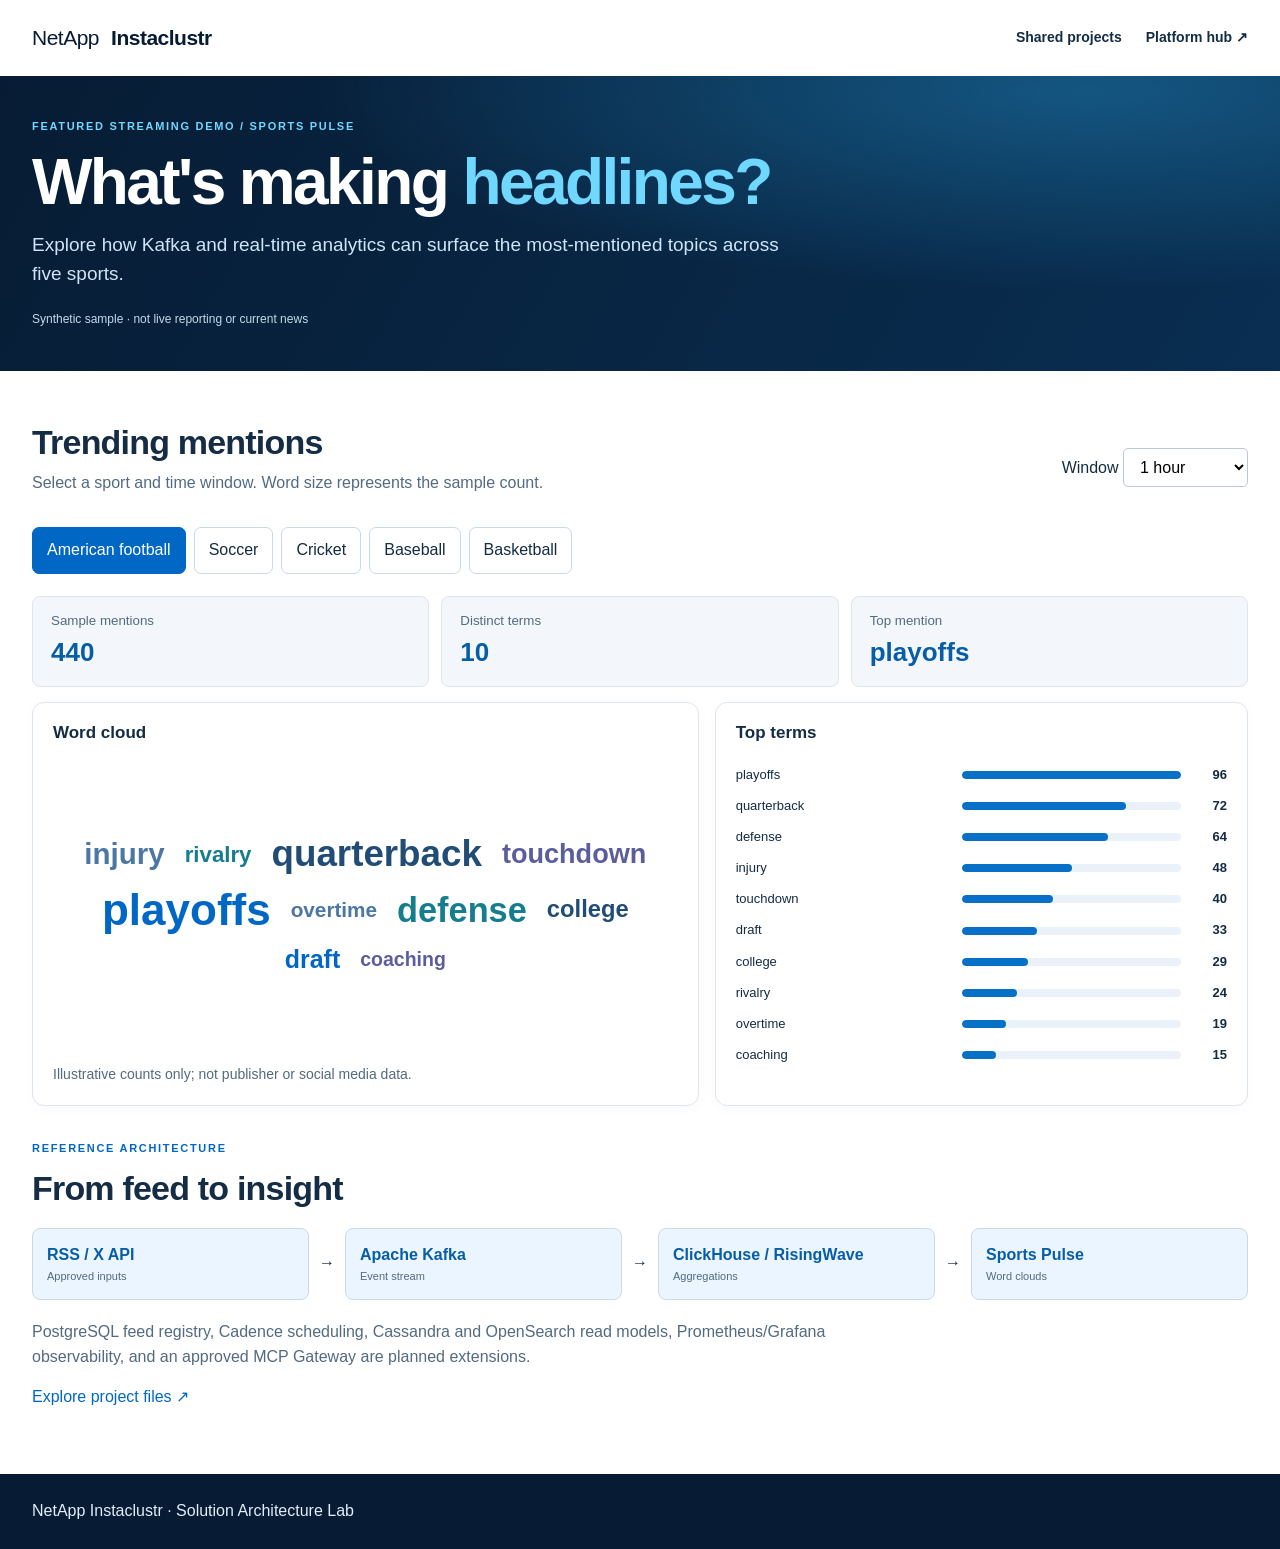
==== docs/sports/index.html @ 9a15e139 "Add graphical platform navigation, Sports Pulse demo and primary-aware PostgreSQL bootstrap" ====
<!doctype html><html lang="en"><head><meta charset="utf-8"><meta name="viewport" content="width=device-width,initial-scale=1"><title>Sports Pulse | Instaclustr Solution Architecture Lab</title><link rel="stylesheet" href="../styles.css"><link rel="stylesheet" href="sports.css"><script defer src="sports.js"></script></head><body><header><div class="wrap nav"><a class="brand" href="../">NetApp <strong>Instaclustr</strong></a><nav><a href="../#projects">Shared projects</a><a href="../">Platform hub ↗</a></nav></div></header><main><section class="hero"><div class="wrap"><div class="eyebrow">FEATURED STREAMING DEMO / SPORTS PULSE</div><h1>What's making <span>headlines?</span></h1><p>Explore how Kafka and real-time analytics can surface the most-mentioned topics across five sports.</p><div class="hero-foot">Synthetic sample · not live reporting or current news</div></div></section><section class="wrap sports"><div class="toolbar"><div><h2>Trending mentions</h2><p class="intro">Select a sport and time window. Word size represents the sample count.</p></div><label>Window <select id="window"><option value="15m">15 minutes</option><option value="1h" selected>1 hour</option><option value="24h">24 hours</option></select></label></div><div id="sports-tabs" class="sport-tabs" role="group" aria-label="Sport"></div><div class="stats"><div><small>Sample mentions</small><strong id="total">—</strong></div><div><small>Distinct terms</small><strong id="distinct">—</strong></div><div><small>Top mention</small><strong id="leader">—</strong></div></div><div class="sport-grid"><section class="tile"><h3>Word cloud</h3><div id="cloud" class="cloud" aria-label="Sample word cloud"></div><p>Illustrative counts only; not publisher or social media data.</p></section><section class="tile"><h3>Top terms</h3><div id="rank"></div></section></div><section class="sports-flow"><p class="eyebrow">REFERENCE ARCHITECTURE</p><h2>From feed to insight</h2><div class="pipeline"><div>RSS / X API<small>Approved inputs</small></div><span>→</span><div>Apache Kafka<small>Event stream</small></div><span>→</span><div>ClickHouse / RisingWave<small>Aggregations</small></div><span>→</span><div>Sports Pulse<small>Word clouds</small></div></div><p class="intro">PostgreSQL feed registry, Cadence scheduling, Cassandra and OpenSearch read models, Prometheus/Grafana observability, and an approved MCP Gateway are planned extensions.</p><a href="https://github.com/ammills01/netapp-instaclustr/tree/main/projects/cross-platform-demos/sports-pulse">Explore project files ↗</a></section></section></main><footer><div class="wrap footer">NetApp Instaclustr · Solution Architecture Lab</div></footer></body></html>
---- docs/styles.css ----
:root{--blue:#0067c5;--navy:#071c34;--sky:#70d7ff;--text:#142c44;--muted:#536a80;--line:#dce6ef;--pale:#f3f7fb}*{box-sizing:border-box}body{margin:0;color:var(--text);font:16px/1.55 Arial,Helvetica,sans-serif;background:#fff}a{color:var(--blue);text-decoration:none}a:hover{text-decoration:underline}a:focus-visible,input:focus-visible,button:focus-visible,summary:focus-visible{outline:3px solid #009ce0;outline-offset:3px}.wrap{width:min(1300px,calc(100% - 64px));margin:auto}.nav,.footer{display:flex;align-items:center;justify-content:space-between;gap:24px;flex-wrap:wrap}.nav{min-height:76px}.brand{display:flex;align-items:center;gap:12px;font-size:21px;color:var(--navy);letter-spacing:-.5px}.brand small{display:block;font-size:10px;letter-spacing:1.6px;color:var(--muted);font-weight:bold}nav{display:flex;gap:24px;flex-wrap:wrap}nav a{font-size:14px;color:var(--text);font-weight:700}.hero{background:radial-gradient(ellipse at 85% 5%,#145681 0,transparent 50%),linear-gradient(120deg,#071c34,#092e51);color:white;padding:46px 0 38px}.eyebrow,.side-label{font-size:11px;font-weight:800;letter-spacing:1.7px;color:var(--blue)}.hero .eyebrow{color:var(--sky)}h1,h2,h3,p{margin-top:0}h1{font-size:clamp(38px,5vw,68px);letter-spacing:-2.6px;line-height:1.04;margin:14px 0}h1 span{color:var(--sky)}.hero p{font-size:19px;color:#cfe5f8;max-width:760px;margin-bottom:22px}.hero-foot{display:flex;gap:18px;flex-wrap:wrap;font-size:12px;color:#c3daed}.hero-foot span+span{border-left:1px solid #7290ac;padding-left:18px}.workspace{display:grid;grid-template-columns:222px 1fr;gap:36px;padding-top:34px;padding-bottom:64px;min-height:65vh}aside{border-right:1px solid var(--line);padding-right:18px}.side-label{color:var(--muted);margin-bottom:12px}.shared-label{margin-top:28px}.side-link{display:block;padding:10px 12px;border-radius:6px;color:var(--text);font-size:14px;font-weight:700;margin-bottom:4px}.side-link[aria-current=page]{background:#e9f4ff;color:#005cae;border-left:3px solid var(--blue);padding-left:9px}.side-link:hover{background:var(--pale);text-decoration:none}h2{font-size:34px;line-height:1.16;letter-spacing:-.8px;margin-bottom:8px}h3{font-size:20px;margin:0}.intro{color:var(--muted);max-width:850px}.section-label{font-size:12px;color:var(--muted);font-weight:700;margin:26px 0 12px}.grid{display:grid;grid-template-columns:repeat(3,minmax(0,1fr));gap:14px}.tile{border:1px solid var(--line);border-radius:8px;padding:18px;display:flex;flex-direction:column;gap:10px;min-width:0;background:white;box-shadow:0 3px 15px #16365306}.tile:hover{border-color:#8eb9df}.tile p{font-size:14px;color:var(--muted);margin:0}.tile-head{display:flex;align-items:center;gap:12px}.glyph{width:45px;height:45px;flex:none;border-radius:8px;display:grid;place-items:center;background:#eaf5ff;color:#005da9;font-weight:800;font-size:16px}.meta{display:block;color:var(--muted);font-size:11px;margin-top:3px}.tile h3{font-size:17px;line-height:1.22}.actions{margin-top:auto;display:flex;gap:10px;flex-wrap:wrap;align-items:center;font-size:13px;font-weight:700}.primary{display:inline-flex;color:white;background:var(--blue);padding:8px 13px;border-radius:5px}.primary:hover{background:#004c99;text-decoration:none}.state{background:#edf2f6;color:#52667a;padding:6px 9px;border-radius:4px;font-size:11px}.toolbar{display:flex;justify-content:space-between;align-items:center;gap:14px;flex-wrap:wrap;margin:20px 0 12px}.toolbar input{font:inherit;border:1px solid #b7c8d9;padding:9px 12px;border-radius:5px;min-width:220px}.toolbar small{color:var(--muted)}details{font-size:13px;padding:10px;background:var(--pale);border-radius:5px}summary{cursor:pointer;font-weight:bold;color:#174b77}details p{padding-top:8px}.back{display:inline-block;margin-bottom:13px;font-size:13px}.note{background:var(--pale);border-left:3px solid var(--blue);padding:12px 16px;font-size:13px;color:var(--muted);margin:16px 0}.footer{padding:25px 0}footer{background:var(--navy);color:#e3edf8}footer p{font-size:12px;margin:4px 0 0;color:#b8cee3}footer a{color:#cfe7ff}.skip:not(:focus){position:absolute;width:1px;height:1px;overflow:hidden;clip-path:inset(50%)}.skip:focus{position:absolute;z-index:3;background:white;padding:12px}.empty{padding:16px;color:var(--muted)}@media(max-width:1100px){.grid{grid-template-columns:repeat(2,minmax(0,1fr))}}@media(max-width:720px){.wrap{width:calc(100% - 32px)}.nav{padding:12px 0}.workspace{grid-template-columns:1fr;gap:20px}aside{border:0;border-bottom:1px solid var(--line);padding:0 0 12px}#technology-nav{display:flex;flex-wrap:wrap;gap:3px}.side-link{display:inline-block;font-size:12px}.shared-label{margin-top:8px}.grid{grid-template-columns:1fr}h1{letter-spacing:-1.3px}.toolbar input{width:100%}nav{gap:12px}}
.hero-layout{display:grid;grid-template-columns:1.2fr .8fr;gap:36px;align-items:center}.hero-art{width:100%;max-height:230px}.hero{padding:42px 0}.tile{border-radius:12px;padding:20px;transition:transform .15s,box-shadow .15s}.tile:hover{transform:translateY(-2px);box-shadow:0 10px 30px #16365312}.overview-tile{min-height:184px;border-top:3px solid var(--tile-accent,#0067c5)}.overview-tile .glyph{width:56px;height:56px;background:var(--tile-pale,#eaf5ff);color:var(--tile-accent,#0067c5)}.glyph svg{width:34px;height:34px}.overview-tile .actions{padding-top:12px;border-top:1px solid var(--line)}.overview-tile .primary{background:transparent;color:#005da9;padding:0}.overview-tile .primary:hover{text-decoration:underline}.featured{margin:0 0 26px;padding:22px 24px;border-radius:12px;background:linear-gradient(120deg,#e9f5ff,#f7fbff);border:1px solid #c8deef;display:grid;grid-template-columns:1fr 180px;gap:14px;align-items:center}.featured h3{font-size:23px;margin:5px 0}.featured p{font-size:14px;color:var(--muted);margin-bottom:14px}.mini-cloud{display:flex;flex-wrap:wrap;align-items:center;justify-content:center;gap:5px 10px;line-height:1.05;color:#0865ab;font-weight:800}.mini-cloud span:nth-child(1){font-size:26px}.mini-cloud span:nth-child(2){font-size:19px;color:#144568}.mini-cloud span:nth-child(3){font-size:17px;color:#2a84a3}.mini-cloud span:nth-child(4){font-size:22px}.mini-cloud span:nth-child(5){font-size:15px;color:#416681}.mini-cloud span:nth-child(6){font-size:20px;color:#245f86}.featured small{display:block;font-size:10px;color:var(--muted);text-align:center;margin-top:10px}.side-link{display:flex;align-items:center;gap:9px}.side-link svg{width:19px;height:19px;flex:none;color:#4275a2}@media(max-width:720px){.hero-layout,.featured{grid-template-columns:1fr;gap:18px}.hero-art{max-height:145px}.featured .mini-cloud{justify-content:flex-start}.featured small{text-align:left}.side-link{display:inline-flex}}@media(prefers-reduced-motion:reduce){.tile{transition:none}.tile:hover{transform:none}}
---- docs/sports/sports.css ----
.sports{padding:32px 0 64px}.sport-tabs{display:flex;flex-wrap:wrap;gap:8px;margin:16px 0 22px}.sport-tabs button{border:1px solid #c8d9e8;border-radius:7px;padding:10px 14px;background:white;font:inherit;color:#142c44;cursor:pointer}.sport-tabs button[aria-pressed=true]{color:white;background:#0067c5;border-color:#0067c5}.stats{display:grid;grid-template-columns:repeat(3,1fr);gap:12px;margin:15px 0}.stats div{background:#f3f7fb;padding:14px 18px;border-radius:8px;border:1px solid #dce6ef}.stats small{display:block;color:#536a80}.stats strong{display:block;font-size:26px;color:#075da6}.sport-grid{display:grid;grid-template-columns:1.25fr 1fr;gap:16px}.cloud{min-height:300px;display:flex;flex-wrap:wrap;align-content:center;align-items:center;justify-content:center;gap:13px 20px;padding:20px}.cloud span{font-weight:800;line-height:1.05;white-space:nowrap}.rank-row{display:grid;grid-template-columns:1fr 1fr 38px;align-items:center;gap:8px;font-size:13px;margin:11px 0}.bar{height:8px;background:#eaf1f8;border-radius:8px;overflow:hidden}.bar i{display:block;height:100%;background:#0870c7;border-radius:8px}.rank-row b{text-align:right}.sports-flow{margin-top:34px}.pipeline{display:flex;gap:10px;align-items:center;flex-wrap:wrap;margin:20px 0}.pipeline div{flex:1;min-width:140px;background:#eaf5ff;border:1px solid #c8d9e8;padding:14px;border-radius:8px;color:#075da6;font-weight:bold}.pipeline small{display:block;font-size:11px;color:#536a80;font-weight:normal}.toolbar select{padding:9px 12px;border:1px solid #b7c8d9;border-radius:5px;font:inherit;background:white}@media(max-width:720px){.stats,.sport-grid{grid-template-columns:1fr}.cloud{min-height:240px}.pipeline span{display:none}}
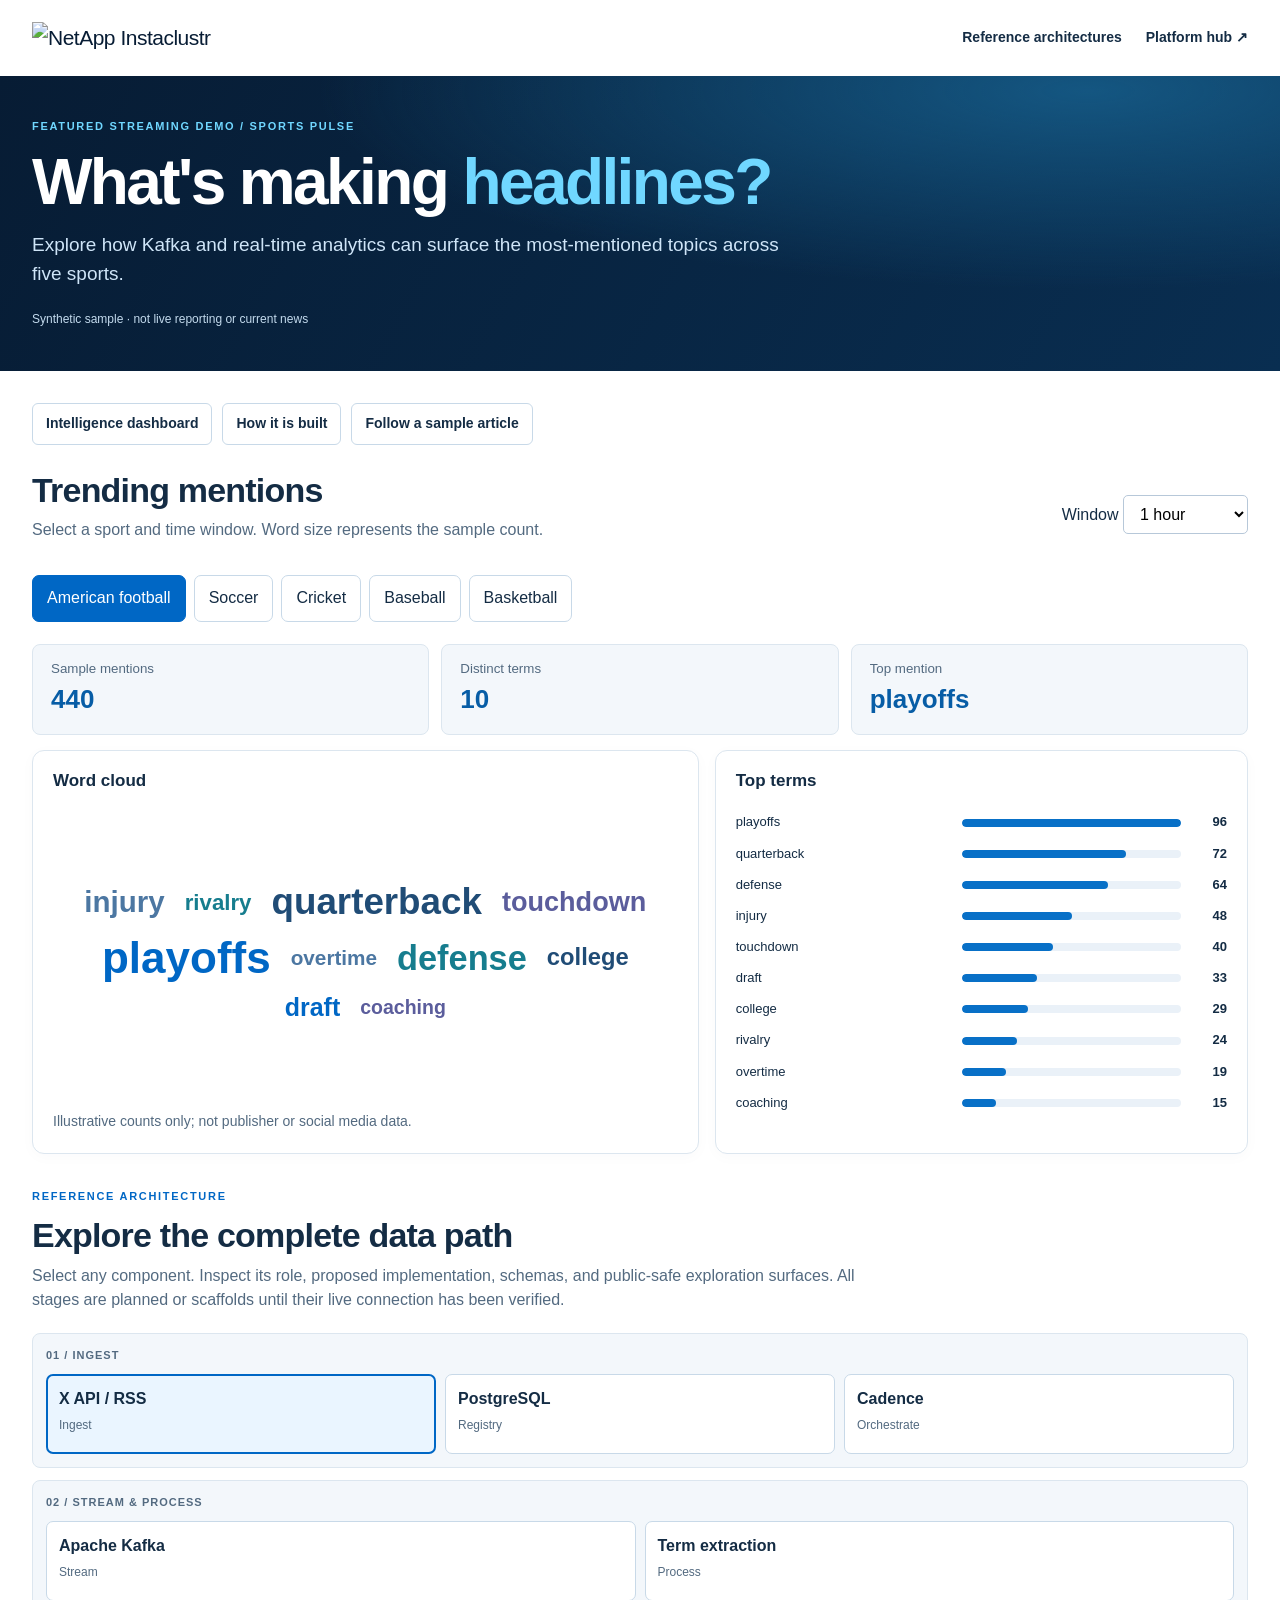
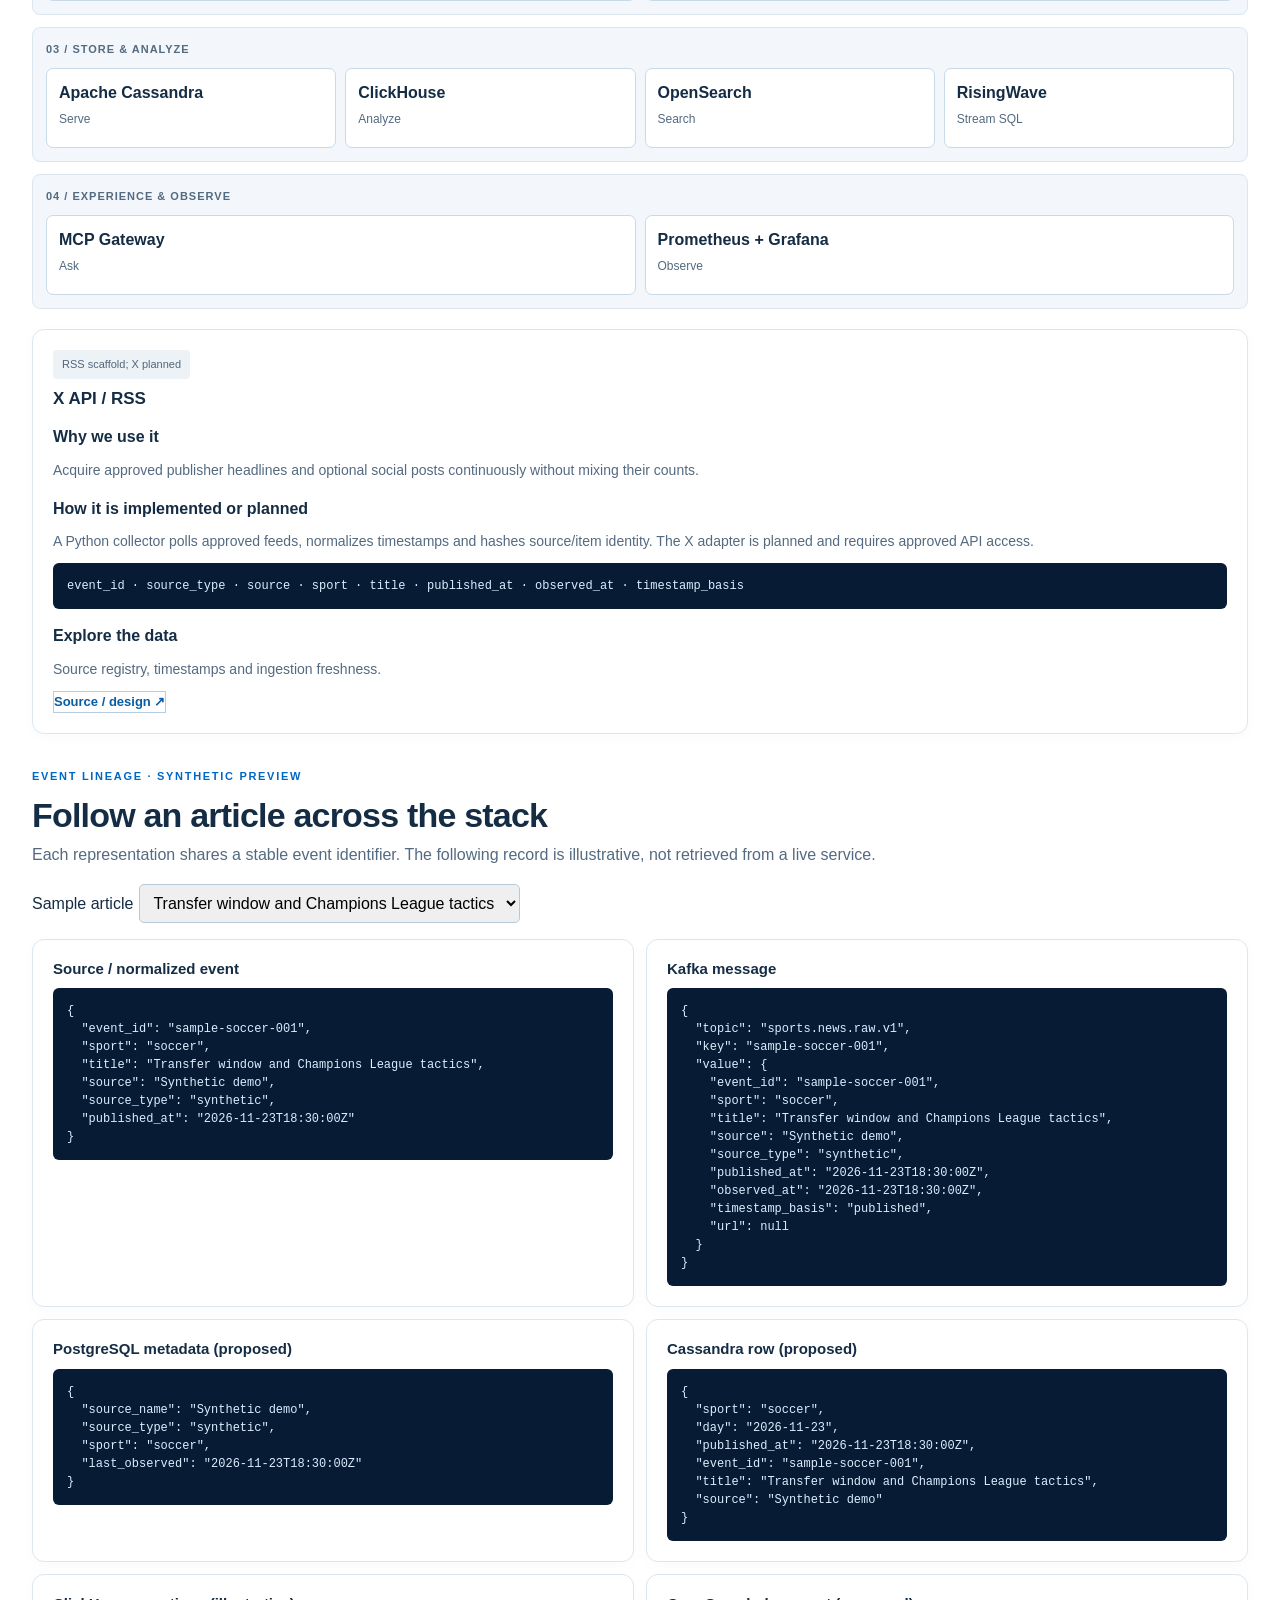
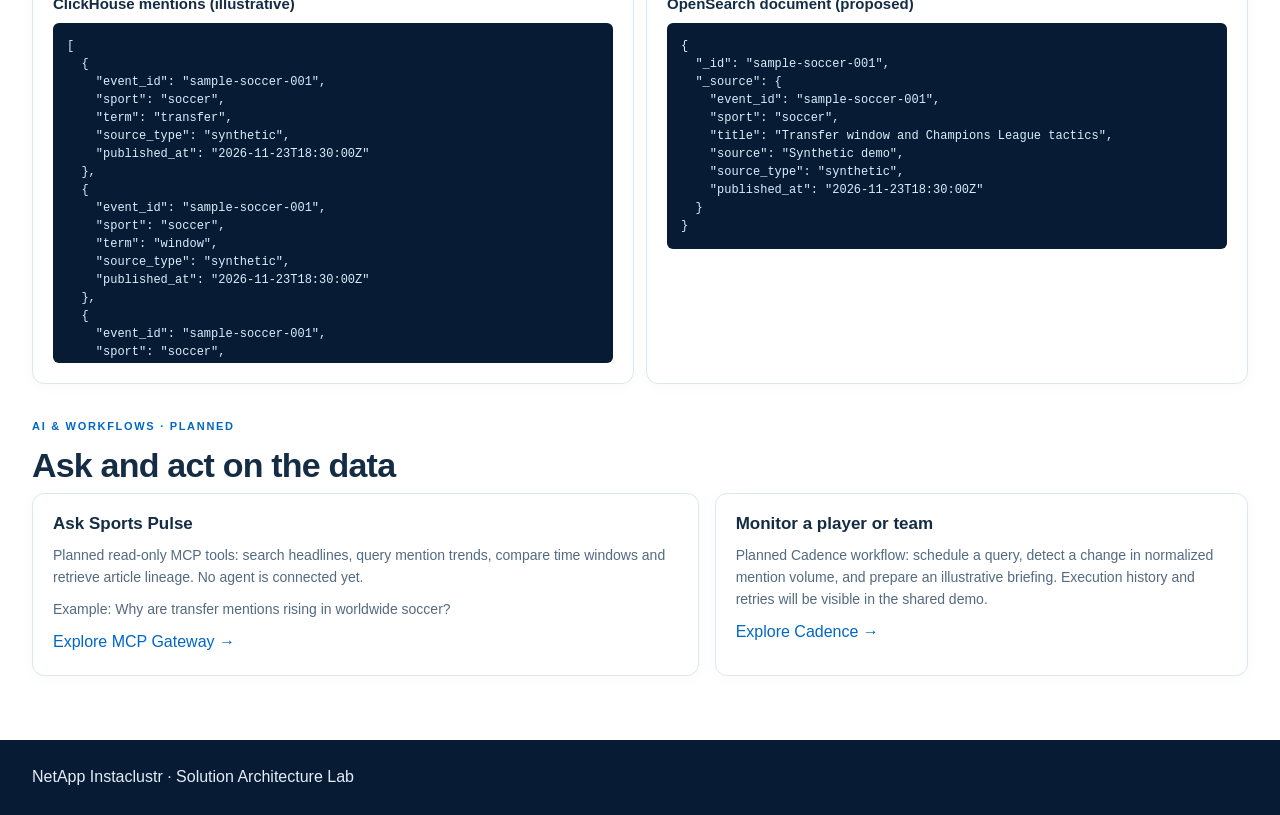
==== commit b9cc0339: "Launch public solution architecture experience with neutral ecosystem cards and Sports Pulse explore" ====
--- a/docs/sports/index.html
+++ b/docs/sports/index.html
@@ -1 +1 @@
-<!doctype html><html lang="en"><head><meta charset="utf-8"><meta name="viewport" content="width=device-width,initial-scale=1"><title>Sports Pulse | Instaclustr Solution Architecture Lab</title><link rel="stylesheet" href="../styles.css"><link rel="stylesheet" href="sports.css"><script defer src="sports.js"></script></head><body><header><div class="wrap nav"><a class="brand" href="../">NetApp <strong>Instaclustr</strong></a><nav><a href="../#projects">Shared projects</a><a href="../">Platform hub ↗</a></nav></div></header><main><section class="hero"><div class="wrap"><div class="eyebrow">FEATURED STREAMING DEMO / SPORTS PULSE</div><h1>What's making <span>headlines?</span></h1><p>Explore how Kafka and real-time analytics can surface the most-mentioned topics across five sports.</p><div class="hero-foot">Synthetic sample · not live reporting or current news</div></div></section><section class="wrap sports"><div class="toolbar"><div><h2>Trending mentions</h2><p class="intro">Select a sport and time window. Word size represents the sample count.</p></div><label>Window <select id="window"><option value="15m">15 minutes</option><option value="1h" selected>1 hour</option><option value="24h">24 hours</option></select></label></div><div id="sports-tabs" class="sport-tabs" role="group" aria-label="Sport"></div><div class="stats"><div><small>Sample mentions</small><strong id="total">—</strong></div><div><small>Distinct terms</small><strong id="distinct">—</strong></div><div><small>Top mention</small><strong id="leader">—</strong></div></div><div class="sport-grid"><section class="tile"><h3>Word cloud</h3><div id="cloud" class="cloud" aria-label="Sample word cloud"></div><p>Illustrative counts only; not publisher or social media data.</p></section><section class="tile"><h3>Top terms</h3><div id="rank"></div></section></div><section class="sports-flow"><p class="eyebrow">REFERENCE ARCHITECTURE</p><h2>From feed to insight</h2><div class="pipeline"><div>RSS / X API<small>Approved inputs</small></div><span>→</span><div>Apache Kafka<small>Event stream</small></div><span>→</span><div>ClickHouse / RisingWave<small>Aggregations</small></div><span>→</span><div>Sports Pulse<small>Word clouds</small></div></div><p class="intro">PostgreSQL feed registry, Cadence scheduling, Cassandra and OpenSearch read models, Prometheus/Grafana observability, and an approved MCP Gateway are planned extensions.</p><a href="https://github.com/ammills01/netapp-instaclustr/tree/main/projects/cross-platform-demos/sports-pulse">Explore project files ↗</a></section></section></main><footer><div class="wrap footer">NetApp Instaclustr · Solution Architecture Lab</div></footer></body></html>+<!doctype html><html lang="en"><head><meta charset="utf-8"><meta name="viewport" content="width=device-width,initial-scale=1"><title>Sports Pulse | Instaclustr Solution Architecture Lab</title><link rel="stylesheet" href="../styles.css"><link rel="stylesheet" href="sports.css"><link rel="stylesheet" href="architecture.css"><script defer src="../assets/brand-assets.js"></script><script defer src="sports.js"></script><script defer src="architecture.js"></script></head><body><header><div class="wrap nav"><a class="brand" href="../"><img class="brand-logo" src="https://www.instaclustr.com/wp-content/uploads/netapp-instaclustr-logo.png" alt="NetApp Instaclustr"></a><nav><a href="../#architectures">Reference architectures</a><a href="../">Platform hub ↗</a></nav></div></header><main><section class="hero"><div class="wrap"><div class="eyebrow">FEATURED STREAMING DEMO / SPORTS PULSE</div><h1>What's making <span>headlines?</span></h1><p>Explore how Kafka and real-time analytics can surface the most-mentioned topics across five sports.</p><div class="hero-foot">Synthetic sample · not live reporting or current news</div></div></section><section class="wrap sports"><nav class="sports-view-nav" aria-label="Sports Pulse views"><a href="#dashboard">Intelligence dashboard</a><a href="#architecture">How it is built</a><a href="#article-trace">Follow a sample article</a></nav><div id="dashboard" class="toolbar"><div><h2>Trending mentions</h2><p class="intro">Select a sport and time window. Word size represents the sample count.</p></div><label>Window <select id="window"><option value="15m">15 minutes</option><option value="1h" selected>1 hour</option><option value="24h">24 hours</option></select></label></div><div id="sports-tabs" class="sport-tabs" role="group" aria-label="Sport"></div><div class="stats"><div><small>Sample mentions</small><strong id="total">—</strong></div><div><small>Distinct terms</small><strong id="distinct">—</strong></div><div><small>Top mention</small><strong id="leader">—</strong></div></div><div class="sport-grid"><section class="tile"><h3>Word cloud</h3><div id="cloud" class="cloud" aria-label="Sample word cloud"></div><p>Illustrative counts only; not publisher or social media data.</p></section><section class="tile"><h3>Top terms</h3><div id="rank"></div></section></div><section class="sports-flow" id="architecture"><p class="eyebrow">REFERENCE ARCHITECTURE</p><h2>Explore the complete data path</h2><p class="intro">Select any component. Inspect its role, proposed implementation, schemas, and public-safe exploration surfaces. All stages are planned or scaffolds until their live connection has been verified.</p><div id="arch-map" class="arch-map"></div><section class="tile architecture-inspector" id="stage-detail" aria-live="polite"></section></section><section class="sports-flow" id="article-trace"><p class="eyebrow">EVENT LINEAGE · SYNTHETIC PREVIEW</p><h2>Follow an article across the stack</h2><p class="intro">Each representation shares a stable event identifier. The following record is illustrative, not retrieved from a live service.</p><label for="sample-select">Sample article</label><select id="sample-select"></select><div class="trace-grid" id="trace-grid"></div></section><section class="sports-flow"><p class="eyebrow">AI & WORKFLOWS · PLANNED</p><h2>Ask and act on the data</h2><div class="sport-grid"><article class="tile"><h3>Ask Sports Pulse</h3><p>Planned read-only MCP tools: search headlines, query mention trends, compare time windows and retrieve article lineage. No agent is connected yet.</p><p>Example: Why are transfer mentions rising in worldwide soccer?</p><a href="../#platform/mcp-gateway">Explore MCP Gateway →</a></article><article class="tile"><h3>Monitor a player or team</h3><p>Planned Cadence workflow: schedule a query, detect a change in normalized mention volume, and prepare an illustrative briefing. Execution history and retries will be visible in the shared demo.</p><a href="../#platform/cadence">Explore Cadence →</a></article></div></section></section></main><footer><div class="wrap footer">NetApp Instaclustr · Solution Architecture Lab</div></footer></body></html>
--- a/docs/styles.css
+++ b/docs/styles.css
@@ -1,2 +1,4 @@
 :root{--blue:#0067c5;--navy:#071c34;--sky:#70d7ff;--text:#142c44;--muted:#536a80;--line:#dce6ef;--pale:#f3f7fb}*{box-sizing:border-box}body{margin:0;color:var(--text);font:16px/1.55 Arial,Helvetica,sans-serif;background:#fff}a{color:var(--blue);text-decoration:none}a:hover{text-decoration:underline}a:focus-visible,input:focus-visible,button:focus-visible,summary:focus-visible{outline:3px solid #009ce0;outline-offset:3px}.wrap{width:min(1300px,calc(100% - 64px));margin:auto}.nav,.footer{display:flex;align-items:center;justify-content:space-between;gap:24px;flex-wrap:wrap}.nav{min-height:76px}.brand{display:flex;align-items:center;gap:12px;font-size:21px;color:var(--navy);letter-spacing:-.5px}.brand small{display:block;font-size:10px;letter-spacing:1.6px;color:var(--muted);font-weight:bold}nav{display:flex;gap:24px;flex-wrap:wrap}nav a{font-size:14px;color:var(--text);font-weight:700}.hero{background:radial-gradient(ellipse at 85% 5%,#145681 0,transparent 50%),linear-gradient(120deg,#071c34,#092e51);color:white;padding:46px 0 38px}.eyebrow,.side-label{font-size:11px;font-weight:800;letter-spacing:1.7px;color:var(--blue)}.hero .eyebrow{color:var(--sky)}h1,h2,h3,p{margin-top:0}h1{font-size:clamp(38px,5vw,68px);letter-spacing:-2.6px;line-height:1.04;margin:14px 0}h1 span{color:var(--sky)}.hero p{font-size:19px;color:#cfe5f8;max-width:760px;margin-bottom:22px}.hero-foot{display:flex;gap:18px;flex-wrap:wrap;font-size:12px;color:#c3daed}.hero-foot span+span{border-left:1px solid #7290ac;padding-left:18px}.workspace{display:grid;grid-template-columns:222px 1fr;gap:36px;padding-top:34px;padding-bottom:64px;min-height:65vh}aside{border-right:1px solid var(--line);padding-right:18px}.side-label{color:var(--muted);margin-bottom:12px}.shared-label{margin-top:28px}.side-link{display:block;padding:10px 12px;border-radius:6px;color:var(--text);font-size:14px;font-weight:700;margin-bottom:4px}.side-link[aria-current=page]{background:#e9f4ff;color:#005cae;border-left:3px solid var(--blue);padding-left:9px}.side-link:hover{background:var(--pale);text-decoration:none}h2{font-size:34px;line-height:1.16;letter-spacing:-.8px;margin-bottom:8px}h3{font-size:20px;margin:0}.intro{color:var(--muted);max-width:850px}.section-label{font-size:12px;color:var(--muted);font-weight:700;margin:26px 0 12px}.grid{display:grid;grid-template-columns:repeat(3,minmax(0,1fr));gap:14px}.tile{border:1px solid var(--line);border-radius:8px;padding:18px;display:flex;flex-direction:column;gap:10px;min-width:0;background:white;box-shadow:0 3px 15px #16365306}.tile:hover{border-color:#8eb9df}.tile p{font-size:14px;color:var(--muted);margin:0}.tile-head{display:flex;align-items:center;gap:12px}.glyph{width:45px;height:45px;flex:none;border-radius:8px;display:grid;place-items:center;background:#eaf5ff;color:#005da9;font-weight:800;font-size:16px}.meta{display:block;color:var(--muted);font-size:11px;margin-top:3px}.tile h3{font-size:17px;line-height:1.22}.actions{margin-top:auto;display:flex;gap:10px;flex-wrap:wrap;align-items:center;font-size:13px;font-weight:700}.primary{display:inline-flex;color:white;background:var(--blue);padding:8px 13px;border-radius:5px}.primary:hover{background:#004c99;text-decoration:none}.state{background:#edf2f6;color:#52667a;padding:6px 9px;border-radius:4px;font-size:11px}.toolbar{display:flex;justify-content:space-between;align-items:center;gap:14px;flex-wrap:wrap;margin:20px 0 12px}.toolbar input{font:inherit;border:1px solid #b7c8d9;padding:9px 12px;border-radius:5px;min-width:220px}.toolbar small{color:var(--muted)}details{font-size:13px;padding:10px;background:var(--pale);border-radius:5px}summary{cursor:pointer;font-weight:bold;color:#174b77}details p{padding-top:8px}.back{display:inline-block;margin-bottom:13px;font-size:13px}.note{background:var(--pale);border-left:3px solid var(--blue);padding:12px 16px;font-size:13px;color:var(--muted);margin:16px 0}.footer{padding:25px 0}footer{background:var(--navy);color:#e3edf8}footer p{font-size:12px;margin:4px 0 0;color:#b8cee3}footer a{color:#cfe7ff}.skip:not(:focus){position:absolute;width:1px;height:1px;overflow:hidden;clip-path:inset(50%)}.skip:focus{position:absolute;z-index:3;background:white;padding:12px}.empty{padding:16px;color:var(--muted)}@media(max-width:1100px){.grid{grid-template-columns:repeat(2,minmax(0,1fr))}}@media(max-width:720px){.wrap{width:calc(100% - 32px)}.nav{padding:12px 0}.workspace{grid-template-columns:1fr;gap:20px}aside{border:0;border-bottom:1px solid var(--line);padding:0 0 12px}#technology-nav{display:flex;flex-wrap:wrap;gap:3px}.side-link{display:inline-block;font-size:12px}.shared-label{margin-top:8px}.grid{grid-template-columns:1fr}h1{letter-spacing:-1.3px}.toolbar input{width:100%}nav{gap:12px}}
 .hero-layout{display:grid;grid-template-columns:1.2fr .8fr;gap:36px;align-items:center}.hero-art{width:100%;max-height:230px}.hero{padding:42px 0}.tile{border-radius:12px;padding:20px;transition:transform .15s,box-shadow .15s}.tile:hover{transform:translateY(-2px);box-shadow:0 10px 30px #16365312}.overview-tile{min-height:184px;border-top:3px solid var(--tile-accent,#0067c5)}.overview-tile .glyph{width:56px;height:56px;background:var(--tile-pale,#eaf5ff);color:var(--tile-accent,#0067c5)}.glyph svg{width:34px;height:34px}.overview-tile .actions{padding-top:12px;border-top:1px solid var(--line)}.overview-tile .primary{background:transparent;color:#005da9;padding:0}.overview-tile .primary:hover{text-decoration:underline}.featured{margin:0 0 26px;padding:22px 24px;border-radius:12px;background:linear-gradient(120deg,#e9f5ff,#f7fbff);border:1px solid #c8deef;display:grid;grid-template-columns:1fr 180px;gap:14px;align-items:center}.featured h3{font-size:23px;margin:5px 0}.featured p{font-size:14px;color:var(--muted);margin-bottom:14px}.mini-cloud{display:flex;flex-wrap:wrap;align-items:center;justify-content:center;gap:5px 10px;line-height:1.05;color:#0865ab;font-weight:800}.mini-cloud span:nth-child(1){font-size:26px}.mini-cloud span:nth-child(2){font-size:19px;color:#144568}.mini-cloud span:nth-child(3){font-size:17px;color:#2a84a3}.mini-cloud span:nth-child(4){font-size:22px}.mini-cloud span:nth-child(5){font-size:15px;color:#416681}.mini-cloud span:nth-child(6){font-size:20px;color:#245f86}.featured small{display:block;font-size:10px;color:var(--muted);text-align:center;margin-top:10px}.side-link{display:flex;align-items:center;gap:9px}.side-link svg{width:19px;height:19px;flex:none;color:#4275a2}@media(max-width:720px){.hero-layout,.featured{grid-template-columns:1fr;gap:18px}.hero-art{max-height:145px}.featured .mini-cloud{justify-content:flex-start}.featured small{text-align:left}.side-link{display:inline-flex}}@media(prefers-reduced-motion:reduce){.tile{transition:none}.tile:hover{transform:none}}
+
+.brand-lockup{display:flex;flex-direction:column;gap:5px}.brand-logo{width:230px;max-width:100%;height:auto;object-fit:contain}.brand-lockup small{font-size:9px;letter-spacing:1.8px}.tile .official-mark{width:100%;height:100%;object-fit:contain;display:block}.logo-slot{background:white!important;border:1px solid var(--line);padding:7px;overflow:hidden}.product-card{gap:13px;min-height:260px}.product-card .tile-head{align-items:flex-start}.product-card .glyph{width:64px;height:52px}.product-card .meta{font-size:12px}.license-tag{display:inline-block;font-size:11px;font-weight:700;border-radius:4px;padding:3px 7px;margin-top:6px;color:#225c83;background:#e9f3fc}.license-tag.open-source{background:#edf7ef;color:#25633c}.license-tag.reference,.license-tag.integration{background:#f0f3f6;color:#536a80}.capabilities{margin:0;padding-left:17px;color:#36536a;font-size:14px;line-height:1.5}.capabilities li{margin:4px 0}.product-actions{display:grid;gap:8px;margin-top:auto}.product-actions .primary,.product-actions .secondary-action,.product-actions .state{text-align:center;padding:10px 12px;border-radius:5px;font-weight:700;font-size:13px}.product-actions .primary{justify-content:center}.secondary-action{border:1px solid #b8cde0;color:#075da6;background:white}.product-actions .state{background:#edf2f6;color:#52667a}.problem-card{min-height:126px;border-left:3px solid var(--blue);gap:8px}.problem-card a{margin-top:auto;font-size:13px;font-weight:bold}.philosophy{background:var(--pale);border-left:3px solid var(--blue);padding:20px;margin:28px 0;border-radius:0 9px 9px 0}.philosophy blockquote{font-size:19px;font-weight:600;color:var(--navy);margin:0 0 12px}.philosophy cite{font-size:13px;color:var(--muted);font-style:normal}.io-flow{display:flex;gap:8px;align-items:center;flex-wrap:wrap;margin-top:16px}.io-flow span{background:white;border:1px solid var(--line);padding:8px 12px;border-radius:5px;font-size:12px;font-weight:bold}.arch-card .state{align-self:flex-start}.arch-card .flow{font-size:12px;background:var(--pale);padding:10px;border-radius:5px;color:#225c83}.architecture-detail .stack-list{display:flex;flex-wrap:wrap;gap:8px;margin:14px 0}.architecture-detail .stack-list span{background:#edf5fc;border-radius:5px;padding:7px 10px;font-size:13px}.architecture-detail .flow-diagram{display:flex;align-items:center;flex-wrap:wrap;gap:10px;padding:20px;background:var(--pale);border-radius:8px;margin:18px 0}.flow-diagram .stage{background:white;border:1px solid #aac7e0;border-radius:6px;padding:12px;font-weight:600;font-size:13px}.architecture-detail h3{margin:24px 0 10px}.section-label{margin:30px 0 12px}.architecture-search{width:100%;max-width:440px}.product-card .logo-slot span{font-size:12px;text-align:center;line-height:1.2}.brand-fallback{font-size:20px;font-weight:700;color:var(--navy)}@media(max-width:720px){.brand-logo{width:190px}.product-card{min-height:0}}
--- a/docs/sports/architecture.css
+++ b/docs/sports/architecture.css
@@ -0,0 +1 @@
+.sports-view-nav{display:flex;flex-wrap:wrap;gap:10px;margin:0 0 26px}.sports-view-nav a{padding:9px 13px;border:1px solid #c8d9e8;border-radius:6px;font-weight:700;font-size:14px}.arch-map{display:grid;gap:12px;margin:20px 0}.arch-lane{padding:13px;background:#f3f7fb;border:1px solid #dce6ef;border-radius:8px}.arch-lane h3{font-size:11px;letter-spacing:1px;color:#536a80;margin:0 0 10px}.arch-lane-items{display:grid;grid-template-columns:repeat(auto-fit,minmax(150px,1fr));gap:9px}.stage-button{border:1px solid #c8d9e8;border-radius:7px;background:white;padding:12px;color:#142c44;font:inherit;cursor:pointer;text-align:left;display:flex;flex-direction:column;gap:4px;min-height:80px}.stage-button[aria-pressed=true]{border:2px solid #0067c5;background:#eaf5ff;padding:11px}.stage-button small{font-size:12px;color:#536a80}.stage-logo{width:38px;height:33px;object-fit:contain}.architecture-inspector h4{margin:5px 0 0}.architecture-inspector .state{align-self:flex-start}.schema-example{white-space:pre-wrap;overflow-wrap:anywhere;font-size:12px;line-height:1.5;background:#071c34;color:#dbeeff;border-radius:6px;padding:14px;margin:0;overflow:auto;max-height:340px}.trace-grid{display:grid;grid-template-columns:repeat(2,minmax(0,1fr));gap:12px;margin:16px 0}.trace-card{min-width:0}.trace-card h3{font-size:15px}.sports-flow select{font:inherit;padding:9px;border:1px solid #b7c8d9;border-radius:5px;max-width:100%;margin-left:6px}@media(max-width:720px){.trace-grid{grid-template-columns:1fr}.arch-lane-items{grid-template-columns:repeat(2,minmax(0,1fr))}}
